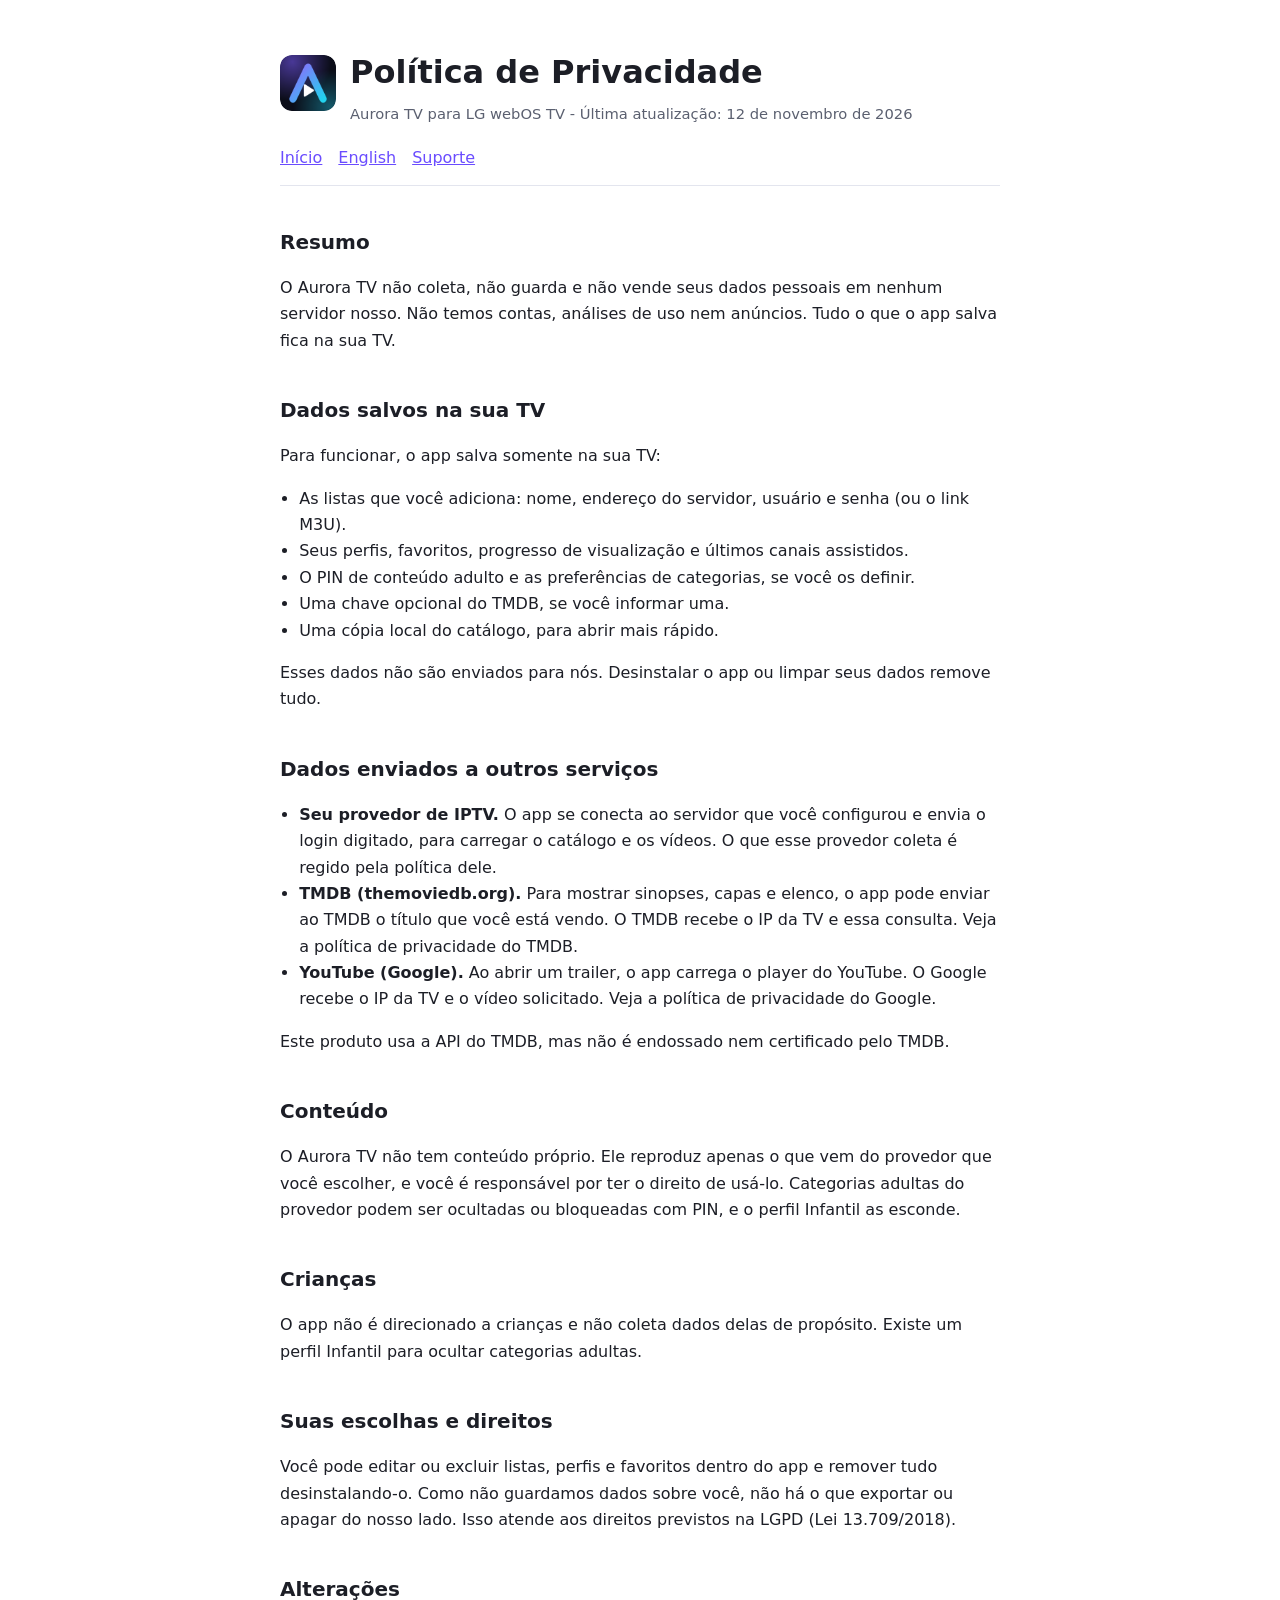
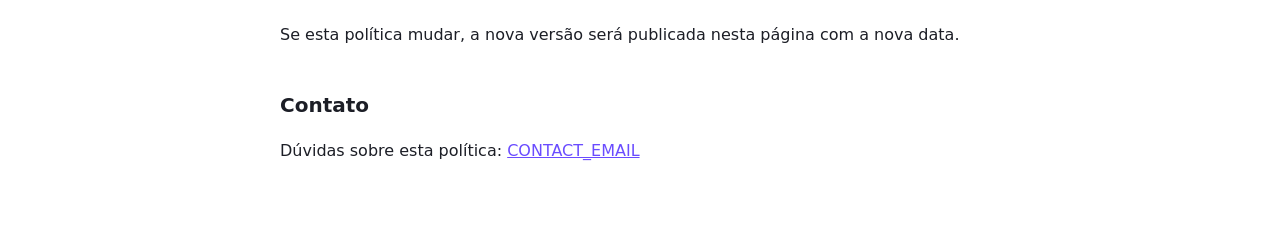
==== privacidade.html @ 3c555928 "Site do Aurora TV: privacidade, suporte e lista de teste Co-Authored-By: Claude Sonnet 5.5 <noreply@" ====
<!doctype html>
<html lang="pt-BR">
<head>
<meta charset="utf-8">
<meta name="viewport" content="width=device-width,initial-scale=1">
<title>Política de Privacidade - Aurora TV</title>
<link rel="icon" href="icon.png">
<link rel="stylesheet" href="style.css">
</head>
<body>
<main>
<header><img src="icon.png" alt="Ícone do Aurora TV"><div><h1>Política de Privacidade</h1><div class="mut">Aurora TV para LG webOS TV - Última atualização: 12 de novembro de 2026</div></div></header>
<nav><a href="index.html">Início</a><a href="privacy.html">English</a><a href="support.html">Suporte</a></nav>

<h2>Resumo</h2>
<p>O Aurora TV não coleta, não guarda e não vende seus dados pessoais em nenhum servidor nosso. Não temos contas, análises de uso nem anúncios. Tudo o que o app salva fica na sua TV.</p>

<h2>Dados salvos na sua TV</h2>
<p>Para funcionar, o app salva somente na sua TV:</p>
<ul>
<li>As listas que você adiciona: nome, endereço do servidor, usuário e senha (ou o link M3U).</li>
<li>Seus perfis, favoritos, progresso de visualização e últimos canais assistidos.</li>
<li>O PIN de conteúdo adulto e as preferências de categorias, se você os definir.</li>
<li>Uma chave opcional do TMDB, se você informar uma.</li>
<li>Uma cópia local do catálogo, para abrir mais rápido.</li>
</ul>
<p>Esses dados não são enviados para nós. Desinstalar o app ou limpar seus dados remove tudo.</p>

<h2>Dados enviados a outros serviços</h2>
<ul>
<li><strong>Seu provedor de IPTV.</strong> O app se conecta ao servidor que você configurou e envia o login digitado, para carregar o catálogo e os vídeos. O que esse provedor coleta é regido pela política dele.</li>
<li><strong>TMDB (themoviedb.org).</strong> Para mostrar sinopses, capas e elenco, o app pode enviar ao TMDB o título que você está vendo. O TMDB recebe o IP da TV e essa consulta. Veja a política de privacidade do TMDB.</li>
<li><strong>YouTube (Google).</strong> Ao abrir um trailer, o app carrega o player do YouTube. O Google recebe o IP da TV e o vídeo solicitado. Veja a política de privacidade do Google.</li>
</ul>
<p>Este produto usa a API do TMDB, mas não é endossado nem certificado pelo TMDB.</p>

<h2>Conteúdo</h2>
<p>O Aurora TV não tem conteúdo próprio. Ele reproduz apenas o que vem do provedor que você escolher, e você é responsável por ter o direito de usá-lo. Categorias adultas do provedor podem ser ocultadas ou bloqueadas com PIN, e o perfil Infantil as esconde.</p>

<h2>Crianças</h2>
<p>O app não é direcionado a crianças e não coleta dados delas de propósito. Existe um perfil Infantil para ocultar categorias adultas.</p>

<h2>Suas escolhas e direitos</h2>
<p>Você pode editar ou excluir listas, perfis e favoritos dentro do app e remover tudo desinstalando-o. Como não guardamos dados sobre você, não há o que exportar ou apagar do nosso lado. Isso atende aos direitos previstos na LGPD (Lei 13.709/2018).</p>

<h2>Alterações</h2>
<p>Se esta política mudar, a nova versão será publicada nesta página com a nova data.</p>

<h2>Contato</h2>
<p>Dúvidas sobre esta política: <a href="mailto:CONTACT_EMAIL">CONTACT_EMAIL</a></p>
</main>
</body>
</html>
---- style.css ----
:root{color-scheme:light dark;--bg:#fff;--fg:#1c1e26;--mut:#5b6070;--ac:#6a4cff;--ln:#e3e5ee}
@media (prefers-color-scheme:dark){:root{--bg:#0d0f18;--fg:#e8eaf3;--mut:#9aa0b5;--ac:#9b86ff;--ln:#262a3a}}
*{box-sizing:border-box}
body{margin:0;background:var(--bg);color:var(--fg);font:16px/1.65 system-ui,-apple-system,"Segoe UI",Roboto,Arial,sans-serif}
main{max-width:760px;margin:0 auto;padding:40px 20px 64px}
h1{font-size:2rem;margin:.2em 0 .1em}h2{font-size:1.25rem;margin:2em 0 .4em}
p,li{color:var(--fg)}.mut{color:var(--mut);font-size:.92rem}
a{color:var(--ac)}ul{padding-left:1.2em}
header{display:flex;align-items:center;gap:14px}header img{width:56px;height:56px;border-radius:12px}
nav{margin:18px 0 0;display:flex;gap:16px;flex-wrap:wrap;border-bottom:1px solid var(--ln);padding-bottom:14px}
footer{margin-top:3em;border-top:1px solid var(--ln);padding-top:14px}
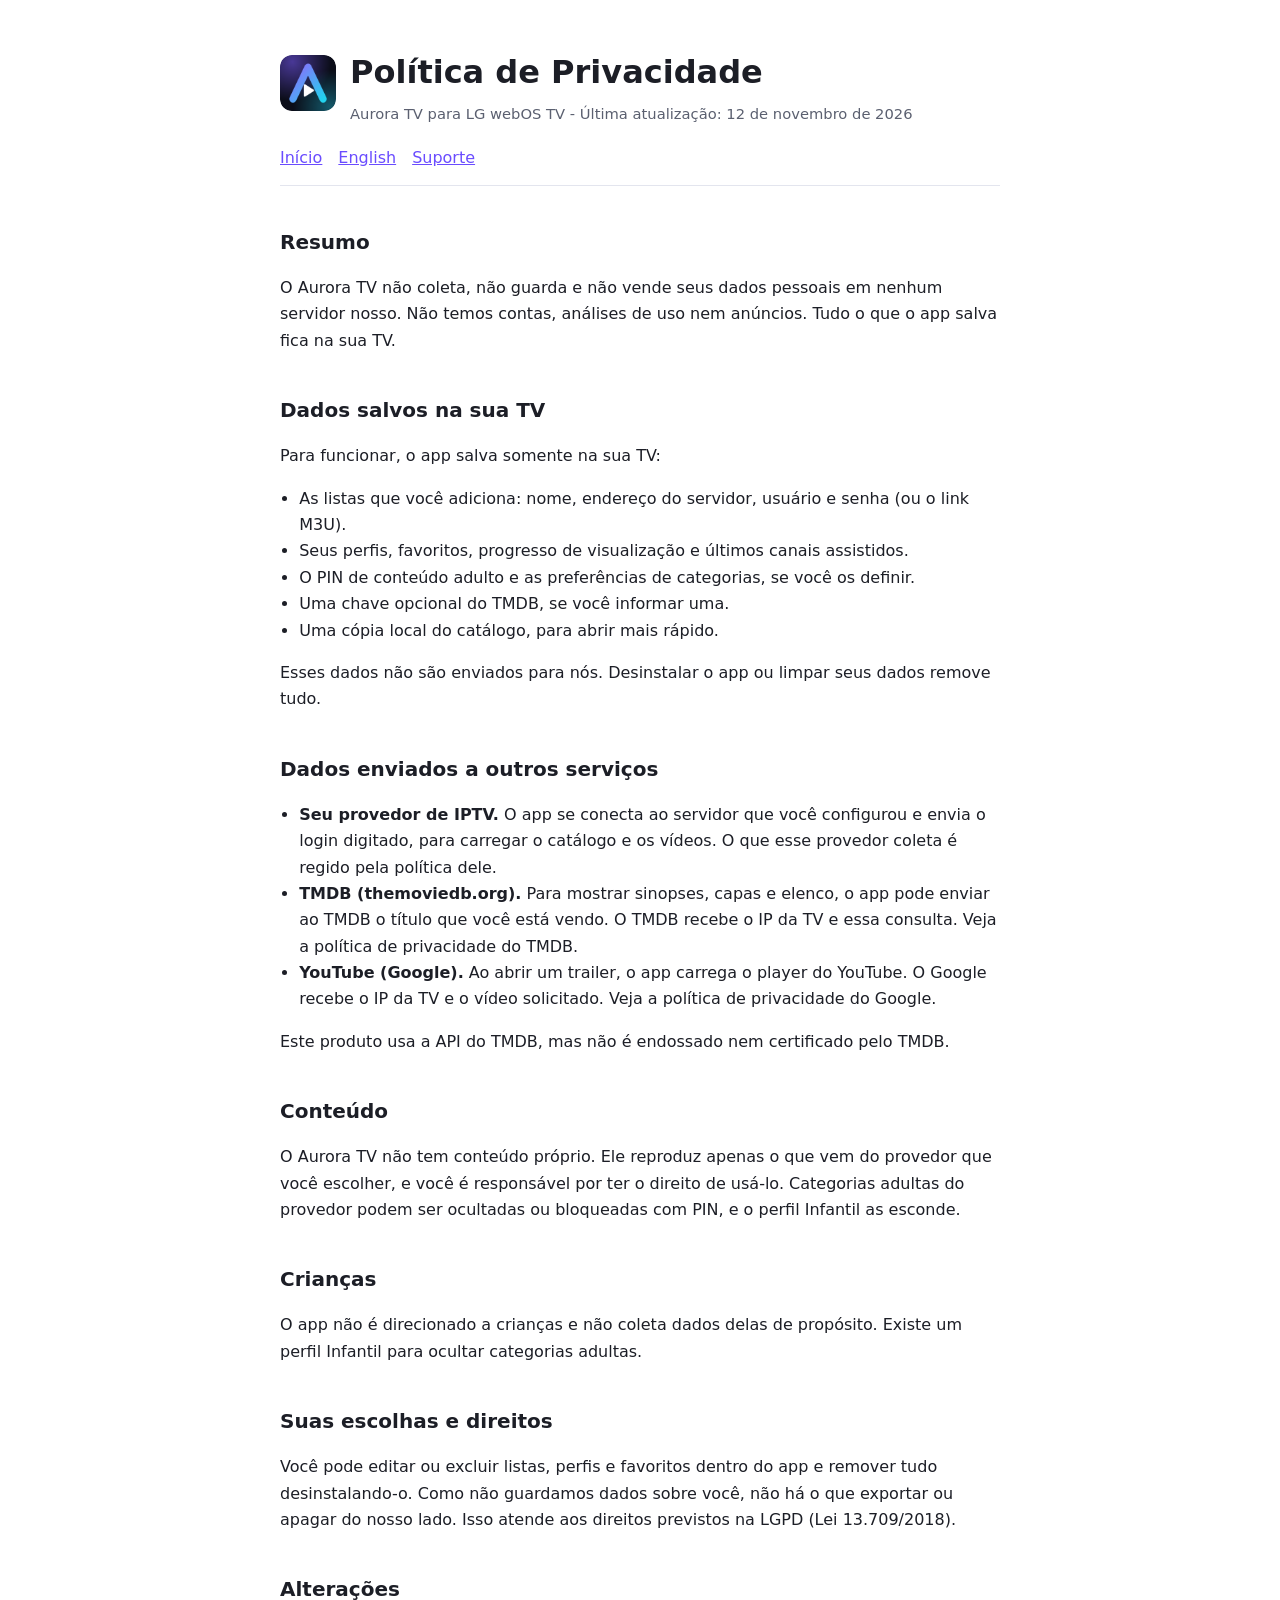
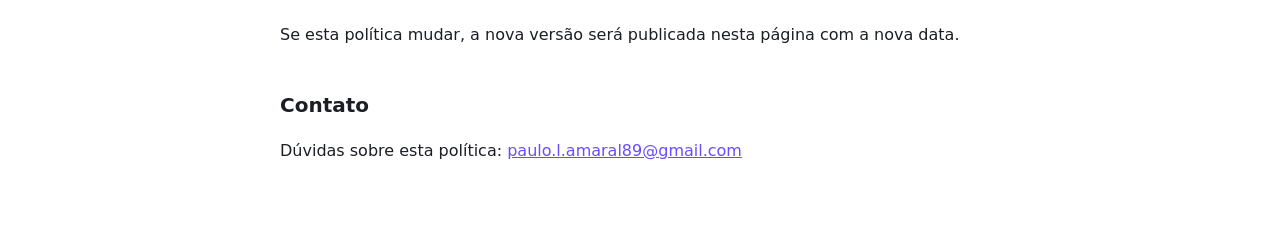
==== commit 9dc3194c: "E-mail de contato Co-Authored-By: Claude Sonnet 5.5 <noreply@anthropic.com>" ====
--- a/privacidade.html
+++ b/privacidade.html
@@ -47,7 +47,7 @@
 <p>Se esta política mudar, a nova versão será publicada nesta página com a nova data.</p>
 
 <h2>Contato</h2>
-<p>Dúvidas sobre esta política: <a href="mailto:CONTACT_EMAIL">CONTACT_EMAIL</a></p>
+<p>Dúvidas sobre esta política: <a href="mailto:paulo.l.amaral89@gmail.com">paulo.l.amaral89@gmail.com</a></p>
 </main>
 </body>
 </html>
